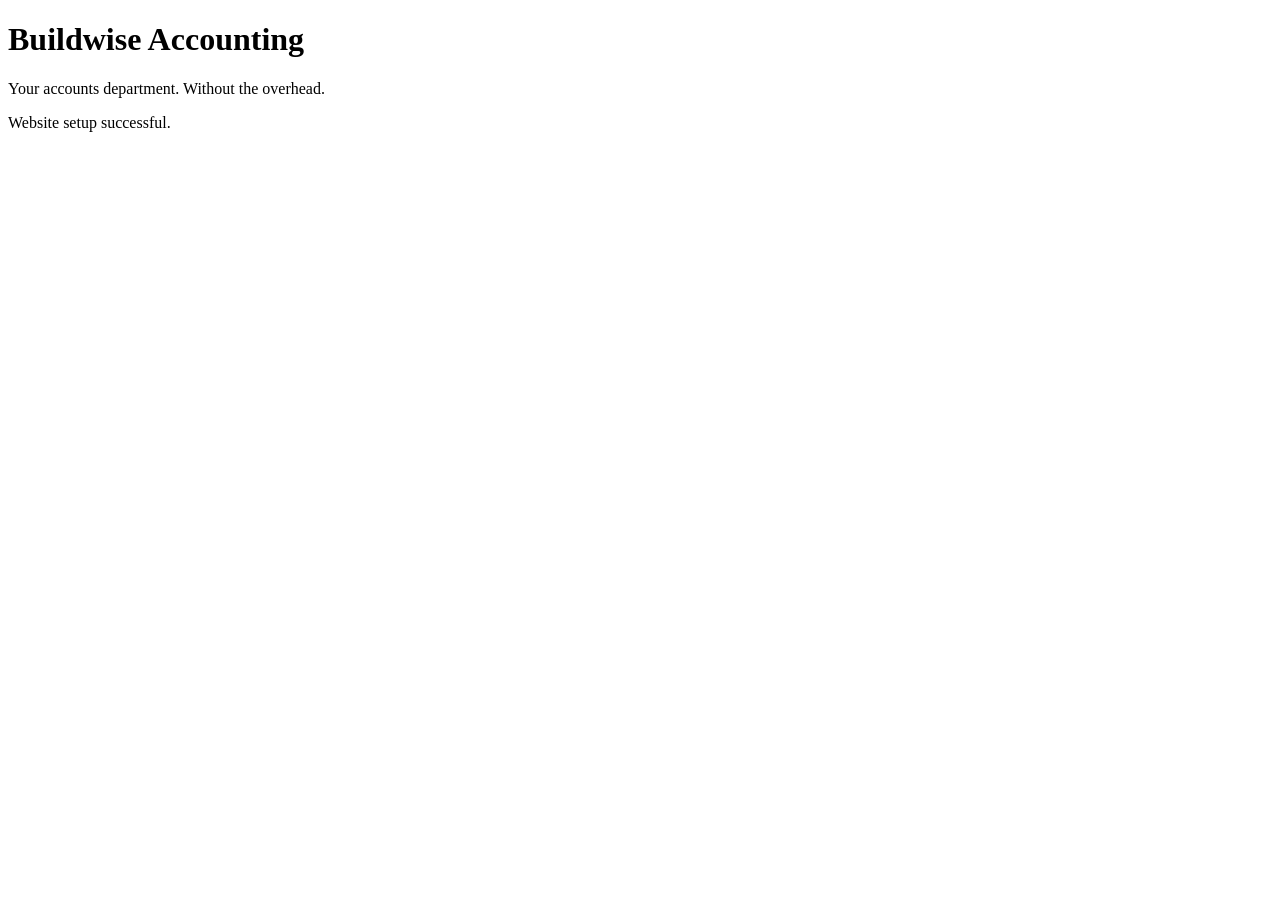
==== index.html @ c9aaa2cd "Create index.html" ====
<!DOCTYPE html>
<html lang="en">
<head>
  <meta charset="UTF-8">
  <meta name="viewport" content="width=device-width, initial-scale=1">
  <title>Buildwise Accounting</title>
</head>
<body>
  <h1>Buildwise Accounting</h1>
  <p>Your accounts department. Without the overhead.</p>
  <p>Website setup successful.</p>
</body>
</html>
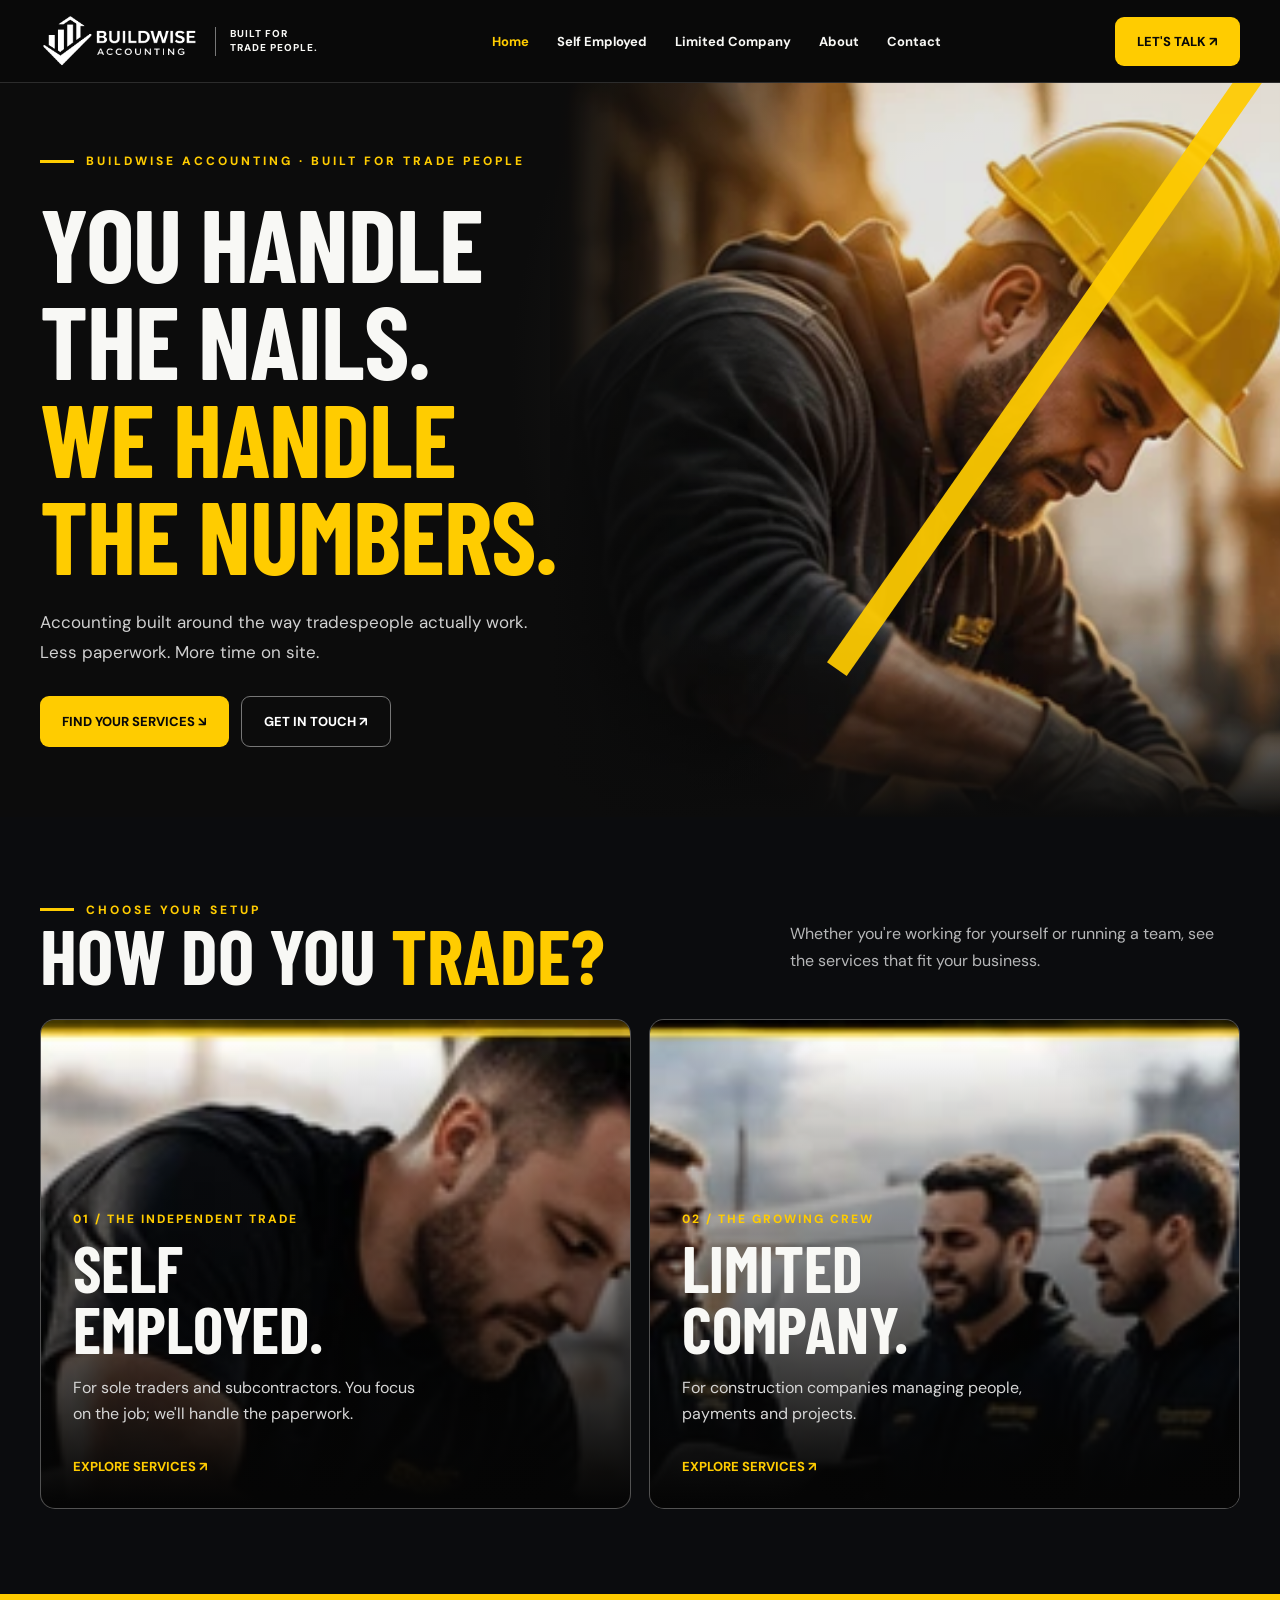
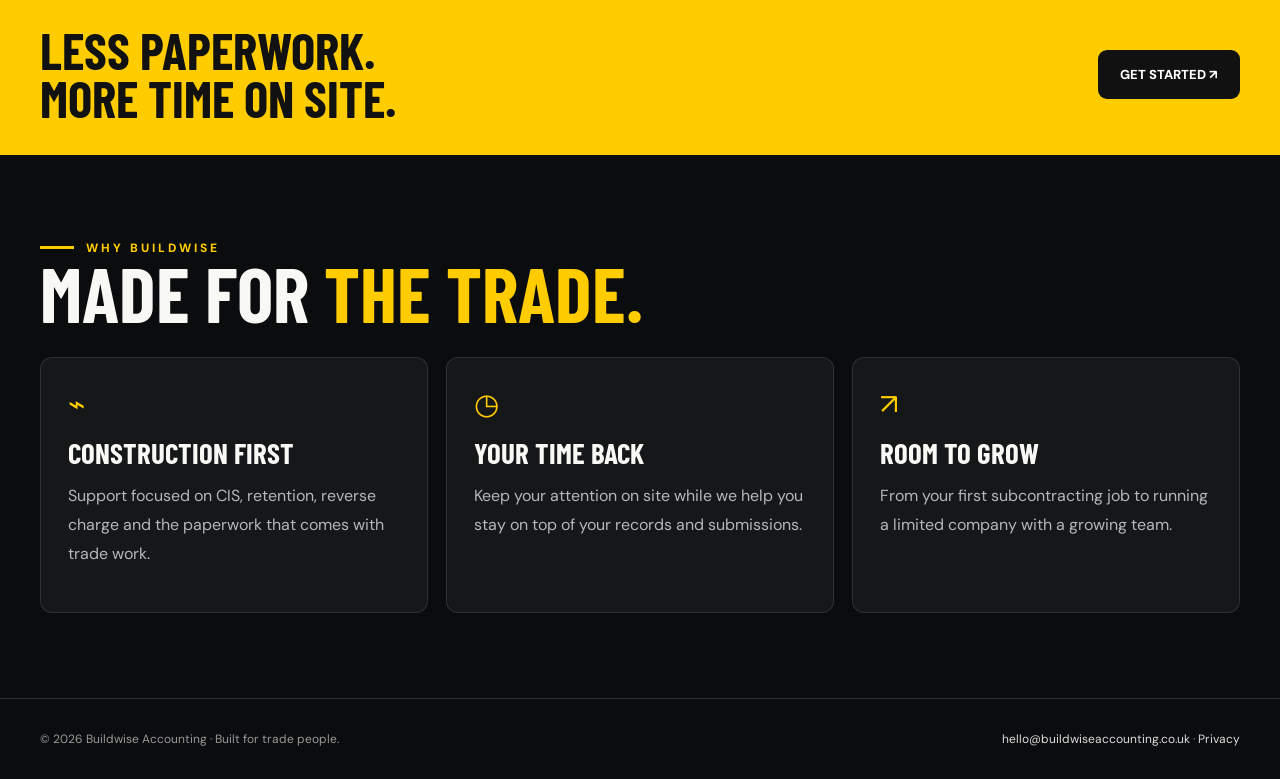
==== commit 04967160: "Add files via upload" ====
--- a/index.html
+++ b/index.html
@@ -1,14 +1 @@
-
-<!DOCTYPE html>
-<html lang="en">
-<head>
-  <meta charset="UTF-8">
-  <meta name="viewport" content="width=device-width, initial-scale=1">
-  <title>Buildwise Accounting</title>
-</head>
-<body>
-  <h1>Buildwise Accounting</h1>
-  <p>Your accounts department. Without the overhead.</p>
-  <p>Website setup successful.</p>
-</body>
-</html>
+<!doctype html><html lang="en"><head><meta charset="utf-8"><meta name="viewport" content="width=device-width, initial-scale=1"><meta name="theme-color" content="#0b0c0e"><meta name="description" content="Buildwise Accounting: specialist CIS, VAT, MTD and bookkeeping support for construction trades and limited companies."><title>Built for Trade People | Buildwise Accounting</title><link rel="stylesheet" href="style.css"></head><body><header class="topbar"><nav class="container nav" aria-label="Main navigation"><a href="index.html" class="brand"><img src="assets/logo.png" alt="Buildwise Accounting"><span>BUILT FOR<br>TRADE PEOPLE.</span></a><button class="menu-toggle" aria-label="Toggle menu" aria-expanded="false">☰</button><div class="links"><a href="index.html" aria-current="page">Home</a><a href="sole-traders.html">Self Employed</a><a href="limited-companies.html">Limited Company</a><a href="about.html">About</a><a href="contact.html">Contact</a></div><a class="btn" href="contact.html">LET'S TALK ↗</a></nav></header><main><section class="hero"><div class="container hero-inner"><div class="hero-copy"><div class="eyebrow">BUILDWISE ACCOUNTING · BUILT FOR TRADE PEOPLE</div><h1>YOU HANDLE<br>THE NAILS.<br><em>WE HANDLE<br>THE NUMBERS.</em></h1><p class="lead">Accounting built around the way tradespeople actually work. Less paperwork. More time on site.</p><div class="hero-actions"><a href="#choose" class="btn">FIND YOUR SERVICES ↘</a><a href="contact.html" class="btn outline">GET IN TOUCH ↗</a></div></div></div></section><section class="section" id="choose"><div class="container"><div class="section-head"><div><div class="eyebrow">CHOOSE YOUR SETUP</div><h2>HOW DO YOU <span class="accent">TRADE?</span></h2></div><p>Whether you're working for yourself or running a team, see the services that fit your business.</p></div><div class="choice-grid"><a href="#self-services" class="choice" style="--photo:url('assets/solo.webp')" data-reveal="self-services"><div class="choice-content"><span class="number">01 / THE INDEPENDENT TRADE</span><h3>SELF<br>EMPLOYED.</h3><p>For sole traders and subcontractors. You focus on the job; we'll handle the paperwork.</p><span class="arrow">EXPLORE SERVICES ↗</span></div></a><a href="#ltd-services" class="choice" style="--photo:url('assets/team.webp')" data-reveal="ltd-services"><div class="choice-content"><span class="number">02 / THE GROWING CREW</span><h3>LIMITED<br>COMPANY.</h3><p>For construction companies managing people, payments and projects.</p><span class="arrow">EXPLORE SERVICES ↗</span></div></a></div><div class="service-reveal" id="self-services"><div class="reveal-head"><h3>SELF EMPLOYED <span class="accent">SERVICES</span></h3><button class="close" data-close aria-label="Close services">×</button></div><div class="services"><div class="service"><span class="check">✓</span><span>Tax Return</span></div><div class="service"><span class="check">✓</span><span>MTD Registration</span></div><div class="service"><span class="check">✓</span><span>Quarterly MTD Submission</span></div><div class="service"><span class="check">✓</span><span>Digital Record Keeping</span></div><div class="service"><span class="check">✓</span><span>Invoice / Timesheet Preparation</span></div><div class="service"><span class="check">✓</span><span>CIS Deduction Tracking</span></div><div class="service"><span class="check">✓</span><span>Retention Deduction Tracking</span></div><div class="service"><span class="check">✓</span><span>VAT Return (if registered)</span></div><div class="service"><span class="check">✓</span><span>Domestic Reverse Charge</span></div><div class="service"><span class="check">✓</span><span>Expense Tracking</span></div></div><p><a class="btn" href="sole-traders.html">SEE FULL PAGE ↗</a></p></div><div class="service-reveal" id="ltd-services"><div class="reveal-head"><h3>LIMITED COMPANY <span class="accent">SERVICES</span></h3><button class="close" data-close aria-label="Close services">×</button></div><div class="services"><div class="service"><span class="check">✓</span><span>Invoice Preparation</span></div><div class="service"><span class="check">✓</span><span>Subcontractor Verification</span></div><div class="service"><span class="check">✓</span><span>Labour Payment Calculation</span></div><div class="service"><span class="check">✓</span><span>Retention Tracking</span></div><div class="service"><span class="check">✓</span><span>CIS Return Submission</span></div><div class="service"><span class="check">✓</span><span>CIS Suffered Submission</span></div><div class="service"><span class="check">✓</span><span>Digital Record Keeping</span></div><div class="service"><span class="check">✓</span><span>VAT Return</span></div><div class="service"><span class="check">✓</span><span>Domestic Reverse Charge</span></div><div class="service"><span class="check">✓</span><span>Payroll</span></div></div><p><a class="btn" href="limited-companies.html">SEE FULL PAGE ↗</a></p></div></div></section><div class="band"><div class="container band-inner"><h2>LESS PAPERWORK.<br>MORE TIME ON SITE.</h2><a class="btn" href="contact.html">GET STARTED ↗</a></div></div><section class="section"><div class="container"><div class="section-head"><div><div class="eyebrow">WHY BUILDWISE</div><h2>MADE FOR <span class="accent">THE TRADE.</span></h2></div></div><div class="features"><article class="feature"><span class="icon">⌁</span><h3>CONSTRUCTION FIRST</h3><p>Support focused on CIS, retention, reverse charge and the paperwork that comes with trade work.</p></article><article class="feature"><span class="icon">◷</span><h3>YOUR TIME BACK</h3><p>Keep your attention on site while we help you stay on top of your records and submissions.</p></article><article class="feature"><span class="icon">↗</span><h3>ROOM TO GROW</h3><p>From your first subcontracting job to running a limited company with a growing team.</p></article></div></div></section></main><footer class="footer"><div class="container"><span>© 2026 Buildwise Accounting · Built for trade people.</span><span><a href="mailto:hello@buildwiseaccounting.co.uk">hello@buildwiseaccounting.co.uk</a> · <a href="privacy.html">Privacy</a></span></div></footer><script src="script.js"></script></body></html>
--- a/style.css
+++ b/style.css
@@ -0,0 +1,2 @@
+@import url('https://fonts.googleapis.com/css2?family=Barlow+Condensed:wght@500;600;700;800;900&family=DM+Sans:wght@400;500;600;700&display=swap');
+:root{--yellow:#ffcc00;--bg:#0b0c0e;--panel:#151719;--text:#f8f8f5;--muted:#b6b7b8}*{box-sizing:border-box}html{scroll-behavior:smooth}body{margin:0;background:var(--bg);color:var(--text);font-family:'DM Sans',Arial,sans-serif}a{color:inherit;text-decoration:none}button{font:inherit;cursor:pointer}button:focus-visible,a:focus-visible{outline:3px solid var(--yellow);outline-offset:4px}.container{width:min(1200px,calc(100% - 44px));margin:auto}.topbar{position:sticky;top:0;z-index:50;background:#0a0a0aee;backdrop-filter:blur(15px);border-bottom:1px solid #ffffff24}.nav{height:82px;display:flex;align-items:center;justify-content:space-between;gap:20px}.brand{display:flex;align-items:center;gap:15px;min-width:0}.brand img{width:160px;max-height:54px;object-fit:contain}.brand span{border-left:1px solid #777;padding-left:14px;font-size:10px;font-weight:800;letter-spacing:1px;line-height:1.45}.links{display:flex;align-items:center;gap:28px;font-size:13px;font-weight:700}.links a:hover,.links a[aria-current=page]{color:var(--yellow)}.btn{display:inline-flex;align-items:center;justify-content:center;gap:18px;background:var(--yellow);color:#090909;padding:16px 22px;border:0;border-radius:9px;font-weight:800;font-size:13px;transition:transform .2s,background .2s}.btn:hover{transform:translateY(-2px);background:#ffe056}.btn.outline{background:transparent;border:1px solid #777;color:#fff}.menu-toggle{display:none;background:none;border:0;color:#fff;font-size:28px}.hero{position:relative;min-height:590px;overflow:hidden;background:radial-gradient(circle at 80% 40%,#32302a,transparent 46%),#0c0c0c}.hero::before{content:'';position:absolute;inset:0 0 0 43%;background:linear-gradient(90deg,#0c0c0c 0%,transparent 35%),linear-gradient(0deg,#0c0c0c 0%,transparent 26%),url('assets/hero.webp') center 42%/cover no-repeat;opacity:.88}.hero::after{content:'';position:absolute;width:180px;height:800px;right:3%;top:-90px;transform:rotate(35deg);border-left:24px solid var(--yellow);opacity:.93}.hero-inner{position:relative;z-index:1;min-height:590px;display:flex;align-items:center}.hero-copy{max-width:720px;padding:70px 0}.eyebrow{display:flex;align-items:center;gap:12px;color:var(--yellow);font-weight:800;letter-spacing:3px;font-size:12px;text-transform:uppercase}.eyebrow:before{content:'';width:34px;height:3px;background:var(--yellow)}h1,h2,h3{font-family:'Barlow Condensed',Impact,sans-serif;text-transform:uppercase;line-height:.95;margin:0}h1{font-size:clamp(58px,8vw,115px);letter-spacing:-1px;margin:25px 0}h1 em{font-style:normal;color:var(--yellow)}h2{font-size:clamp(44px,6vw,78px)}h3{font-size:36px}.lead{font-size:17px;line-height:1.75;color:#d0d0d0;max-width:510px}.hero-actions{display:flex;gap:12px;flex-wrap:wrap;margin-top:28px}.section{padding:85px 0}.section-head{display:flex;align-items:end;justify-content:space-between;gap:25px;margin-bottom:28px}.section-head p{max-width:450px;color:var(--muted);line-height:1.7}.choice-grid{display:grid;grid-template-columns:1fr 1fr;gap:18px}.choice{min-height:490px;position:relative;border:1px solid #ffffff35;border-radius:15px;overflow:hidden;display:flex;align-items:end;background:#252525;transition:border-color .2s,transform .2s}.choice:hover{border-color:var(--yellow);transform:translateY(-4px)}.choice::before{content:'';position:absolute;inset:0;background:linear-gradient(0deg,#050505 1%,#050505a0 35%,#0000 95%),var(--photo) center/cover}.choice-content{position:relative;padding:32px;width:100%}.choice .number{font-weight:800;letter-spacing:2px;color:var(--yellow);font-size:12px}.choice h3{font-size:clamp(42px,5vw,66px);margin:10px 0}.choice p{color:#d6d6d6;line-height:1.6;max-width:360px}.choice .arrow{display:inline-flex;color:var(--yellow);font-weight:800;font-size:13px;margin-top:15px}.service-reveal{display:none;background:#191b1c;border:1px solid #ffcc0066;border-radius:14px;padding:28px;margin-top:20px}.service-reveal.open{display:block;animation:rise .25s ease}@keyframes rise{from{opacity:0;transform:translateY(8px)}to{opacity:1;transform:translateY(0)}}.reveal-head{display:flex;justify-content:space-between;align-items:center;gap:16px;margin-bottom:20px}.close{background:#303030;color:#fff;border:0;border-radius:50%;width:38px;height:38px;font-size:24px}.services{display:grid;grid-template-columns:repeat(2,1fr);gap:12px}.service{background:#232527;border:1px solid #ffffff16;border-radius:8px;padding:15px;display:flex;align-items:center;gap:12px;font-size:14px}.check{display:grid;place-items:center;background:var(--yellow);color:#111;border-radius:50%;width:22px;height:22px;flex:none;font-weight:900}.band{background:var(--yellow);color:#111;padding:32px 0}.band-inner{display:flex;align-items:center;justify-content:space-between;gap:22px}.band h2{font-size:clamp(35px,4vw,54px)}.band .btn{background:#111;color:white}.features{display:grid;grid-template-columns:repeat(3,1fr);gap:18px}.feature{background:var(--panel);border:1px solid #ffffff1c;border-radius:12px;padding:27px}.feature .icon{color:var(--yellow);font-size:29px}.feature h3{font-size:29px;margin:16px 0 10px}.feature p,.body-copy{color:var(--muted);line-height:1.8}.page-hero{padding:105px 0 85px;background:radial-gradient(circle at 85% 20%,#3c3214,transparent 42%),#111}.page-hero h1{font-size:clamp(65px,9vw,112px);margin:22px 0}.page-hero p{max-width:680px;color:#ccc;line-height:1.8}.content-grid{display:grid;grid-template-columns:1.15fr .85fr;gap:50px;align-items:start}.contact-card{background:#191b1c;padding:30px;border-radius:12px;border:1px solid #ffffff24}.contact-card a:not(.btn){color:var(--yellow);overflow-wrap:anywhere}.footer{border-top:1px solid #ffffff25;padding:32px 0;color:#999;font-size:12px}.footer .container{display:flex;justify-content:space-between;gap:20px;flex-wrap:wrap}.footer a{color:#ddd}.micro{font-size:12px;color:#aaa}.accent{color:var(--yellow)}@media(max-width:850px){.nav{height:70px}.brand img{width:130px}.brand span{font-size:9px}.menu-toggle{display:block}.links{display:none;position:absolute;top:70px;left:0;right:0;background:#0e0e0e;padding:20px 22px 26px;flex-direction:column;align-items:stretch;gap:20px;border-bottom:1px solid #555}.links.open{display:flex}.nav>.btn{display:none}.hero,.hero-inner{min-height:600px}.hero::before{inset:0;background:linear-gradient(0deg,#0c0c0c 4%,#0c0c0c88 75%),url('assets/hero.webp') 58% center/cover no-repeat;opacity:.65}.hero::after{right:-95px;opacity:.7}.hero-copy{padding:100px 0 50px}.section{padding:65px 0}.section-head{display:block}.choice-grid{grid-template-columns:1fr}.choice{min-height:440px}.features{grid-template-columns:1fr}.content-grid{grid-template-columns:1fr}.band-inner{display:block}.band .btn{margin-top:20px}}@media(max-width:480px){.container{width:calc(100% - 32px)}.brand img{width:116px}.brand span{font-size:8px;padding-left:9px}.hero,.hero-inner{min-height:640px}.hero::after{right:-145px}.hero h1{font-size:clamp(57px,13vw,76px)}.hero-copy{padding:70px 0 35px}.lead{font-size:15px}.choice{min-height:390px}.choice-content{padding:24px}.choice h3{font-size:51px}.services{grid-template-columns:1fr}.service-reveal{padding:18px}.reveal-head h3{font-size:30px}.page-hero{padding:65px 0}.section-head h2{font-size:50px}}
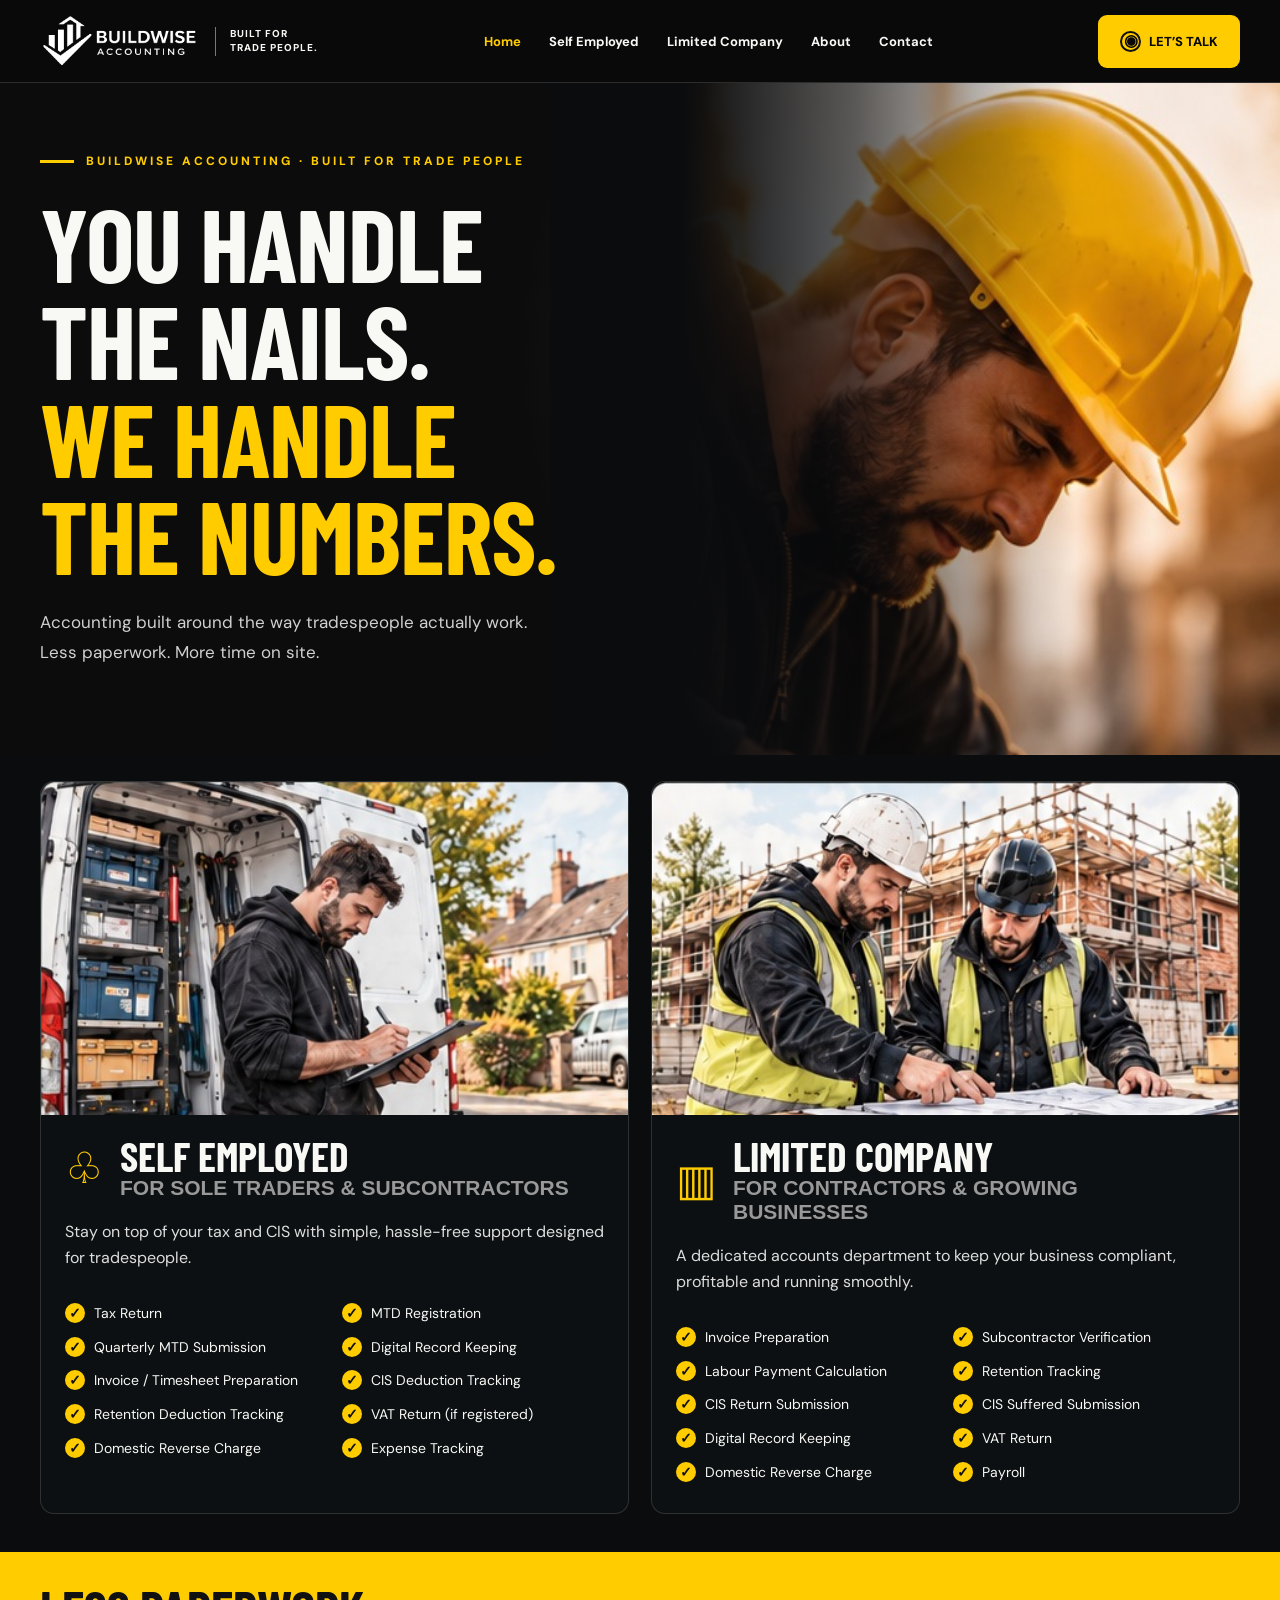
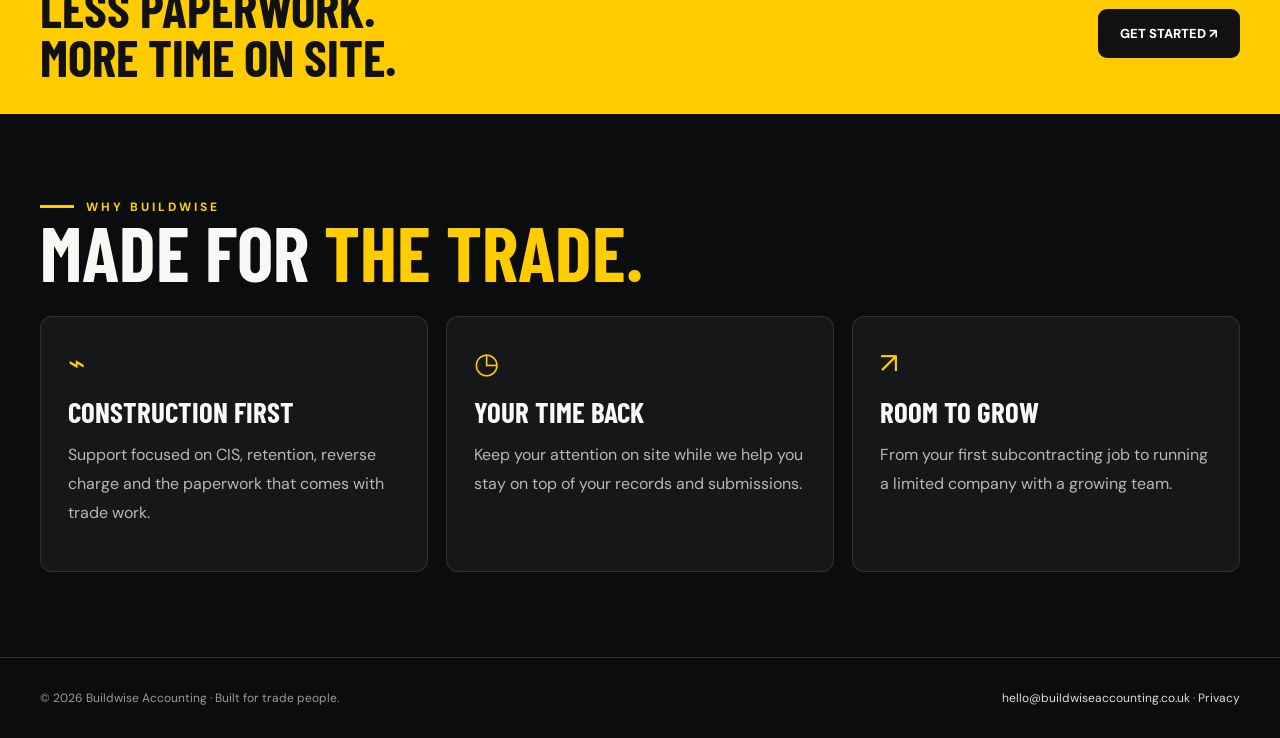
==== commit 0b80ab81: "Add files via upload" ====
--- a/index.html
+++ b/index.html
@@ -1 +1,2 @@
-<!doctype html><html lang="en"><head><meta charset="utf-8"><meta name="viewport" content="width=device-width, initial-scale=1"><meta name="theme-color" content="#0b0c0e"><meta name="description" content="Buildwise Accounting: specialist CIS, VAT, MTD and bookkeeping support for construction trades and limited companies."><title>Built for Trade People | Buildwise Accounting</title><link rel="stylesheet" href="style.css"></head><body><header class="topbar"><nav class="container nav" aria-label="Main navigation"><a href="index.html" class="brand"><img src="assets/logo.png" alt="Buildwise Accounting"><span>BUILT FOR<br>TRADE PEOPLE.</span></a><button class="menu-toggle" aria-label="Toggle menu" aria-expanded="false">☰</button><div class="links"><a href="index.html" aria-current="page">Home</a><a href="sole-traders.html">Self Employed</a><a href="limited-companies.html">Limited Company</a><a href="about.html">About</a><a href="contact.html">Contact</a></div><a class="btn" href="contact.html">LET'S TALK ↗</a></nav></header><main><section class="hero"><div class="container hero-inner"><div class="hero-copy"><div class="eyebrow">BUILDWISE ACCOUNTING · BUILT FOR TRADE PEOPLE</div><h1>YOU HANDLE<br>THE NAILS.<br><em>WE HANDLE<br>THE NUMBERS.</em></h1><p class="lead">Accounting built around the way tradespeople actually work. Less paperwork. More time on site.</p><div class="hero-actions"><a href="#choose" class="btn">FIND YOUR SERVICES ↘</a><a href="contact.html" class="btn outline">GET IN TOUCH ↗</a></div></div></div></section><section class="section" id="choose"><div class="container"><div class="section-head"><div><div class="eyebrow">CHOOSE YOUR SETUP</div><h2>HOW DO YOU <span class="accent">TRADE?</span></h2></div><p>Whether you're working for yourself or running a team, see the services that fit your business.</p></div><div class="choice-grid"><a href="#self-services" class="choice" style="--photo:url('assets/solo.webp')" data-reveal="self-services"><div class="choice-content"><span class="number">01 / THE INDEPENDENT TRADE</span><h3>SELF<br>EMPLOYED.</h3><p>For sole traders and subcontractors. You focus on the job; we'll handle the paperwork.</p><span class="arrow">EXPLORE SERVICES ↗</span></div></a><a href="#ltd-services" class="choice" style="--photo:url('assets/team.webp')" data-reveal="ltd-services"><div class="choice-content"><span class="number">02 / THE GROWING CREW</span><h3>LIMITED<br>COMPANY.</h3><p>For construction companies managing people, payments and projects.</p><span class="arrow">EXPLORE SERVICES ↗</span></div></a></div><div class="service-reveal" id="self-services"><div class="reveal-head"><h3>SELF EMPLOYED <span class="accent">SERVICES</span></h3><button class="close" data-close aria-label="Close services">×</button></div><div class="services"><div class="service"><span class="check">✓</span><span>Tax Return</span></div><div class="service"><span class="check">✓</span><span>MTD Registration</span></div><div class="service"><span class="check">✓</span><span>Quarterly MTD Submission</span></div><div class="service"><span class="check">✓</span><span>Digital Record Keeping</span></div><div class="service"><span class="check">✓</span><span>Invoice / Timesheet Preparation</span></div><div class="service"><span class="check">✓</span><span>CIS Deduction Tracking</span></div><div class="service"><span class="check">✓</span><span>Retention Deduction Tracking</span></div><div class="service"><span class="check">✓</span><span>VAT Return (if registered)</span></div><div class="service"><span class="check">✓</span><span>Domestic Reverse Charge</span></div><div class="service"><span class="check">✓</span><span>Expense Tracking</span></div></div><p><a class="btn" href="sole-traders.html">SEE FULL PAGE ↗</a></p></div><div class="service-reveal" id="ltd-services"><div class="reveal-head"><h3>LIMITED COMPANY <span class="accent">SERVICES</span></h3><button class="close" data-close aria-label="Close services">×</button></div><div class="services"><div class="service"><span class="check">✓</span><span>Invoice Preparation</span></div><div class="service"><span class="check">✓</span><span>Subcontractor Verification</span></div><div class="service"><span class="check">✓</span><span>Labour Payment Calculation</span></div><div class="service"><span class="check">✓</span><span>Retention Tracking</span></div><div class="service"><span class="check">✓</span><span>CIS Return Submission</span></div><div class="service"><span class="check">✓</span><span>CIS Suffered Submission</span></div><div class="service"><span class="check">✓</span><span>Digital Record Keeping</span></div><div class="service"><span class="check">✓</span><span>VAT Return</span></div><div class="service"><span class="check">✓</span><span>Domestic Reverse Charge</span></div><div class="service"><span class="check">✓</span><span>Payroll</span></div></div><p><a class="btn" href="limited-companies.html">SEE FULL PAGE ↗</a></p></div></div></section><div class="band"><div class="container band-inner"><h2>LESS PAPERWORK.<br>MORE TIME ON SITE.</h2><a class="btn" href="contact.html">GET STARTED ↗</a></div></div><section class="section"><div class="container"><div class="section-head"><div><div class="eyebrow">WHY BUILDWISE</div><h2>MADE FOR <span class="accent">THE TRADE.</span></h2></div></div><div class="features"><article class="feature"><span class="icon">⌁</span><h3>CONSTRUCTION FIRST</h3><p>Support focused on CIS, retention, reverse charge and the paperwork that comes with trade work.</p></article><article class="feature"><span class="icon">◷</span><h3>YOUR TIME BACK</h3><p>Keep your attention on site while we help you stay on top of your records and submissions.</p></article><article class="feature"><span class="icon">↗</span><h3>ROOM TO GROW</h3><p>From your first subcontracting job to running a limited company with a growing team.</p></article></div></div></section></main><footer class="footer"><div class="container"><span>© 2026 Buildwise Accounting · Built for trade people.</span><span><a href="mailto:hello@buildwiseaccounting.co.uk">hello@buildwiseaccounting.co.uk</a> · <a href="privacy.html">Privacy</a></span></div></footer><script src="script.js"></script></body></html>+<!DOCTYPE html>
+<html lang="en"><head><meta charset="utf-8"/><meta content="width=device-width, initial-scale=1" name="viewport"/><meta content="#0b0c0e" name="theme-color"/><meta content="Buildwise Accounting: specialist CIS, VAT, MTD and bookkeeping support for construction trades and limited companies." name="description"/><title>Built for Trade People | Buildwise Accounting</title><link href="style.css" rel="stylesheet"/></head><body><header class="topbar"><nav aria-label="Main navigation" class="container nav"><a class="brand" href="index.html"><img alt="Buildwise Accounting" src="assets/logo.png"/><span>BUILT FOR<br/>TRADE PEOPLE.</span></a><button aria-expanded="false" aria-label="Toggle menu" class="menu-toggle">☰</button><div class="links"><a aria-current="page" href="index.html">Home</a><a href="sole-traders.html">Self Employed</a><a href="limited-companies.html">Limited Company</a><a href="about.html">About</a><a href="contact.html">Contact</a></div><a class="btn whatsapp-top" href="https://wa.me/447496560851" rel="noopener noreferrer" target="_blank"><span class="whatsapp-symbol">◉</span> LET’S TALK</a></nav></header><main><section class="hero"><div class="container hero-inner"><div class="hero-copy"><div class="eyebrow">BUILDWISE ACCOUNTING · BUILT FOR TRADE PEOPLE</div><h1>YOU HANDLE<br/>THE NAILS.<br/><em>WE HANDLE<br/>THE NUMBERS.</em></h1><p class="lead">Accounting built around the way tradespeople actually work. Less paperwork. More time on site.</p></div></div></section><section class="section cards-section" id="choose"><div class="container"><div class="service-cards"><article class="trade-card"><a class="card-photo-link" href="sole-traders.html"><img alt="Construction trade illustration" class="card-photo" src="assets/self-employed-sketch.jpg"/></a><div class="trade-body"><div class="trade-heading"><span class="trade-icon">♧</span><div><h3>SELF EMPLOYED</h3><div class="trade-subtitle">FOR SOLE TRADERS &amp; SUBCONTRACTORS</div></div></div><p>Stay on top of your tax and CIS with simple, hassle-free support designed for tradespeople.</p><ul class="trade-services"><li>Tax Return</li><li>MTD Registration</li><li>Quarterly MTD Submission</li><li>Digital Record Keeping</li><li>Invoice / Timesheet Preparation</li><li>CIS Deduction Tracking</li><li>Retention Deduction Tracking</li><li>VAT Return (if registered)</li><li>Domestic Reverse Charge</li><li>Expense Tracking</li></ul></div></article><article class="trade-card"><a class="card-photo-link" href="limited-companies.html"><img alt="Construction trade illustration" class="card-photo" src="assets/limited-company-sketch.jpg"/></a><div class="trade-body"><div class="trade-heading"><span class="trade-icon">▥</span><div><h3>LIMITED COMPANY</h3><div class="trade-subtitle">FOR CONTRACTORS &amp; GROWING BUSINESSES</div></div></div><p>A dedicated accounts department to keep your business compliant, profitable and running smoothly.</p><ul class="trade-services"><li>Invoice Preparation</li><li>Subcontractor Verification</li><li>Labour Payment Calculation</li><li>Retention Tracking</li><li>CIS Return Submission</li><li>CIS Suffered Submission</li><li>Digital Record Keeping</li><li>VAT Return</li><li>Domestic Reverse Charge</li><li>Payroll</li></ul></div></article></div></div></section><div class="band"><div class="container band-inner"><h2>LESS PAPERWORK.<br/>MORE TIME ON SITE.</h2><a class="btn" href="contact.html">GET STARTED ↗</a></div></div><section class="section"><div class="container"><div class="section-head"><div><div class="eyebrow">WHY BUILDWISE</div><h2>MADE FOR <span class="accent">THE TRADE.</span></h2></div></div><div class="features"><article class="feature"><span class="icon">⌁</span><h3>CONSTRUCTION FIRST</h3><p>Support focused on CIS, retention, reverse charge and the paperwork that comes with trade work.</p></article><article class="feature"><span class="icon">◷</span><h3>YOUR TIME BACK</h3><p>Keep your attention on site while we help you stay on top of your records and submissions.</p></article><article class="feature"><span class="icon">↗</span><h3>ROOM TO GROW</h3><p>From your first subcontracting job to running a limited company with a growing team.</p></article></div></div></section></main><footer class="footer"><div class="container"><span>© 2026 Buildwise Accounting · Built for trade people.</span><span><a href="mailto:hello@buildwiseaccounting.co.uk">hello@buildwiseaccounting.co.uk</a> · <a href="privacy.html">Privacy</a></span></div></footer><script src="script.js"></script></body></html>
--- a/style.css
+++ b/style.css
@@ -1,2 +1,19 @@
 @import url('https://fonts.googleapis.com/css2?family=Barlow+Condensed:wght@500;600;700;800;900&family=DM+Sans:wght@400;500;600;700&display=swap');
 :root{--yellow:#ffcc00;--bg:#0b0c0e;--panel:#151719;--text:#f8f8f5;--muted:#b6b7b8}*{box-sizing:border-box}html{scroll-behavior:smooth}body{margin:0;background:var(--bg);color:var(--text);font-family:'DM Sans',Arial,sans-serif}a{color:inherit;text-decoration:none}button{font:inherit;cursor:pointer}button:focus-visible,a:focus-visible{outline:3px solid var(--yellow);outline-offset:4px}.container{width:min(1200px,calc(100% - 44px));margin:auto}.topbar{position:sticky;top:0;z-index:50;background:#0a0a0aee;backdrop-filter:blur(15px);border-bottom:1px solid #ffffff24}.nav{height:82px;display:flex;align-items:center;justify-content:space-between;gap:20px}.brand{display:flex;align-items:center;gap:15px;min-width:0}.brand img{width:160px;max-height:54px;object-fit:contain}.brand span{border-left:1px solid #777;padding-left:14px;font-size:10px;font-weight:800;letter-spacing:1px;line-height:1.45}.links{display:flex;align-items:center;gap:28px;font-size:13px;font-weight:700}.links a:hover,.links a[aria-current=page]{color:var(--yellow)}.btn{display:inline-flex;align-items:center;justify-content:center;gap:18px;background:var(--yellow);color:#090909;padding:16px 22px;border:0;border-radius:9px;font-weight:800;font-size:13px;transition:transform .2s,background .2s}.btn:hover{transform:translateY(-2px);background:#ffe056}.btn.outline{background:transparent;border:1px solid #777;color:#fff}.menu-toggle{display:none;background:none;border:0;color:#fff;font-size:28px}.hero{position:relative;min-height:590px;overflow:hidden;background:radial-gradient(circle at 80% 40%,#32302a,transparent 46%),#0c0c0c}.hero::before{content:'';position:absolute;inset:0 0 0 43%;background:linear-gradient(90deg,#0c0c0c 0%,transparent 35%),linear-gradient(0deg,#0c0c0c 0%,transparent 26%),url('assets/hero.webp') center 42%/cover no-repeat;opacity:.88}.hero::after{content:'';position:absolute;width:180px;height:800px;right:3%;top:-90px;transform:rotate(35deg);border-left:24px solid var(--yellow);opacity:.93}.hero-inner{position:relative;z-index:1;min-height:590px;display:flex;align-items:center}.hero-copy{max-width:720px;padding:70px 0}.eyebrow{display:flex;align-items:center;gap:12px;color:var(--yellow);font-weight:800;letter-spacing:3px;font-size:12px;text-transform:uppercase}.eyebrow:before{content:'';width:34px;height:3px;background:var(--yellow)}h1,h2,h3{font-family:'Barlow Condensed',Impact,sans-serif;text-transform:uppercase;line-height:.95;margin:0}h1{font-size:clamp(58px,8vw,115px);letter-spacing:-1px;margin:25px 0}h1 em{font-style:normal;color:var(--yellow)}h2{font-size:clamp(44px,6vw,78px)}h3{font-size:36px}.lead{font-size:17px;line-height:1.75;color:#d0d0d0;max-width:510px}.hero-actions{display:flex;gap:12px;flex-wrap:wrap;margin-top:28px}.section{padding:85px 0}.section-head{display:flex;align-items:end;justify-content:space-between;gap:25px;margin-bottom:28px}.section-head p{max-width:450px;color:var(--muted);line-height:1.7}.choice-grid{display:grid;grid-template-columns:1fr 1fr;gap:18px}.choice{min-height:490px;position:relative;border:1px solid #ffffff35;border-radius:15px;overflow:hidden;display:flex;align-items:end;background:#252525;transition:border-color .2s,transform .2s}.choice:hover{border-color:var(--yellow);transform:translateY(-4px)}.choice::before{content:'';position:absolute;inset:0;background:linear-gradient(0deg,#050505 1%,#050505a0 35%,#0000 95%),var(--photo) center/cover}.choice-content{position:relative;padding:32px;width:100%}.choice .number{font-weight:800;letter-spacing:2px;color:var(--yellow);font-size:12px}.choice h3{font-size:clamp(42px,5vw,66px);margin:10px 0}.choice p{color:#d6d6d6;line-height:1.6;max-width:360px}.choice .arrow{display:inline-flex;color:var(--yellow);font-weight:800;font-size:13px;margin-top:15px}.service-reveal{display:none;background:#191b1c;border:1px solid #ffcc0066;border-radius:14px;padding:28px;margin-top:20px}.service-reveal.open{display:block;animation:rise .25s ease}@keyframes rise{from{opacity:0;transform:translateY(8px)}to{opacity:1;transform:translateY(0)}}.reveal-head{display:flex;justify-content:space-between;align-items:center;gap:16px;margin-bottom:20px}.close{background:#303030;color:#fff;border:0;border-radius:50%;width:38px;height:38px;font-size:24px}.services{display:grid;grid-template-columns:repeat(2,1fr);gap:12px}.service{background:#232527;border:1px solid #ffffff16;border-radius:8px;padding:15px;display:flex;align-items:center;gap:12px;font-size:14px}.check{display:grid;place-items:center;background:var(--yellow);color:#111;border-radius:50%;width:22px;height:22px;flex:none;font-weight:900}.band{background:var(--yellow);color:#111;padding:32px 0}.band-inner{display:flex;align-items:center;justify-content:space-between;gap:22px}.band h2{font-size:clamp(35px,4vw,54px)}.band .btn{background:#111;color:white}.features{display:grid;grid-template-columns:repeat(3,1fr);gap:18px}.feature{background:var(--panel);border:1px solid #ffffff1c;border-radius:12px;padding:27px}.feature .icon{color:var(--yellow);font-size:29px}.feature h3{font-size:29px;margin:16px 0 10px}.feature p,.body-copy{color:var(--muted);line-height:1.8}.page-hero{padding:105px 0 85px;background:radial-gradient(circle at 85% 20%,#3c3214,transparent 42%),#111}.page-hero h1{font-size:clamp(65px,9vw,112px);margin:22px 0}.page-hero p{max-width:680px;color:#ccc;line-height:1.8}.content-grid{display:grid;grid-template-columns:1.15fr .85fr;gap:50px;align-items:start}.contact-card{background:#191b1c;padding:30px;border-radius:12px;border:1px solid #ffffff24}.contact-card a:not(.btn){color:var(--yellow);overflow-wrap:anywhere}.footer{border-top:1px solid #ffffff25;padding:32px 0;color:#999;font-size:12px}.footer .container{display:flex;justify-content:space-between;gap:20px;flex-wrap:wrap}.footer a{color:#ddd}.micro{font-size:12px;color:#aaa}.accent{color:var(--yellow)}@media(max-width:850px){.nav{height:70px}.brand img{width:130px}.brand span{font-size:9px}.menu-toggle{display:block}.links{display:none;position:absolute;top:70px;left:0;right:0;background:#0e0e0e;padding:20px 22px 26px;flex-direction:column;align-items:stretch;gap:20px;border-bottom:1px solid #555}.links.open{display:flex}.nav>.btn{display:none}.hero,.hero-inner{min-height:600px}.hero::before{inset:0;background:linear-gradient(0deg,#0c0c0c 4%,#0c0c0c88 75%),url('assets/hero.webp') 58% center/cover no-repeat;opacity:.65}.hero::after{right:-95px;opacity:.7}.hero-copy{padding:100px 0 50px}.section{padding:65px 0}.section-head{display:block}.choice-grid{grid-template-columns:1fr}.choice{min-height:440px}.features{grid-template-columns:1fr}.content-grid{grid-template-columns:1fr}.band-inner{display:block}.band .btn{margin-top:20px}}@media(max-width:480px){.container{width:calc(100% - 32px)}.brand img{width:116px}.brand span{font-size:8px;padding-left:9px}.hero,.hero-inner{min-height:640px}.hero::after{right:-145px}.hero h1{font-size:clamp(57px,13vw,76px)}.hero-copy{padding:70px 0 35px}.lead{font-size:15px}.choice{min-height:390px}.choice-content{padding:24px}.choice h3{font-size:51px}.services{grid-template-columns:1fr}.service-reveal{padding:18px}.reveal-head h3{font-size:30px}.page-hero{padding:65px 0}.section-head h2{font-size:50px}}
+
+/* Approved homepage updates */
+.hero::after{display:none!important}
+.hero::before{background:linear-gradient(90deg,#0b0c0e 0%,#0b0c0e 18%,#0b0c0eaa 42%,transparent 72%),url('assets/hero-approved.jpg') center right/cover no-repeat;opacity:1}
+.cards-section{padding:26px 0 38px}
+.service-cards{display:grid;grid-template-columns:repeat(2,minmax(0,1fr));gap:22px}
+.trade-card{min-width:0;background:#0c1012;border:1px solid #ffffff24;border-radius:14px;overflow:hidden}
+.card-photo-link{display:block}.card-photo{width:100%;aspect-ratio:1.76;object-fit:cover;display:block}
+.trade-body{padding:22px 24px 30px}.trade-heading{display:flex;align-items:center;gap:16px}.trade-icon{font-size:43px;color:var(--yellow);line-height:1}
+.trade-heading h3{font-size:clamp(31px,3.2vw,45px)}.trade-subtitle{color:#999;font-weight:800;font-family:'Barlow Condensed',sans-serif;font-size:clamp(15px,1.65vw,21px)}
+.trade-body>p{min-height:65px;line-height:1.65;color:#ddd;margin:19px 0}
+.trade-services{padding:0;margin:0;list-style:none;display:grid;grid-template-columns:repeat(2,minmax(0,1fr));gap:12px 14px}
+.trade-services li{position:relative;padding-left:29px;font-size:clamp(11px,1.12vw,14px);line-height:1.55}
+.trade-services li:before{content:'✓';position:absolute;left:0;top:0;background:var(--yellow);color:#111;border-radius:50%;width:20px;height:20px;text-align:center;font-weight:900;line-height:20px}
+.whatsapp-top{white-space:nowrap;gap:8px}.whatsapp-symbol{display:inline-flex;align-items:center;justify-content:center;width:21px;height:21px;border:2px solid #111;border-radius:50%;font-size:16px;line-height:1}
+@media(max-width:850px){.nav>.btn.whatsapp-top{display:inline-flex!important;padding:12px 13px;font-size:12px;margin-left:auto}.nav{gap:10px}.menu-toggle{order:3;flex-shrink:0}.brand{flex-shrink:1}.brand span{display:none}.hero::before{inset:0;background:linear-gradient(90deg,#0b0c0edb,#0b0c0e66),url('assets/hero-approved.jpg') 64% center/cover no-repeat;opacity:1}.service-cards{grid-template-columns:1fr}.trade-body>p{min-height:0}.trade-services li{font-size:13px}}
+@media(max-width:480px){.brand img{width:104px}.nav>.btn.whatsapp-top{font-size:11px;padding:10px 9px;gap:5px}.whatsapp-symbol{width:18px;height:18px;font-size:12px}.nav{height:66px}.links{top:66px}.hero h1{font-size:clamp(52px,12vw,68px)}.trade-body{padding:18px 15px 24px}.trade-services{gap:12px 7px}.trade-services li{font-size:11px;padding-left:24px}.trade-services li:before{width:18px;height:18px;line-height:18px}.trade-heading h3{font-size:33px}}
